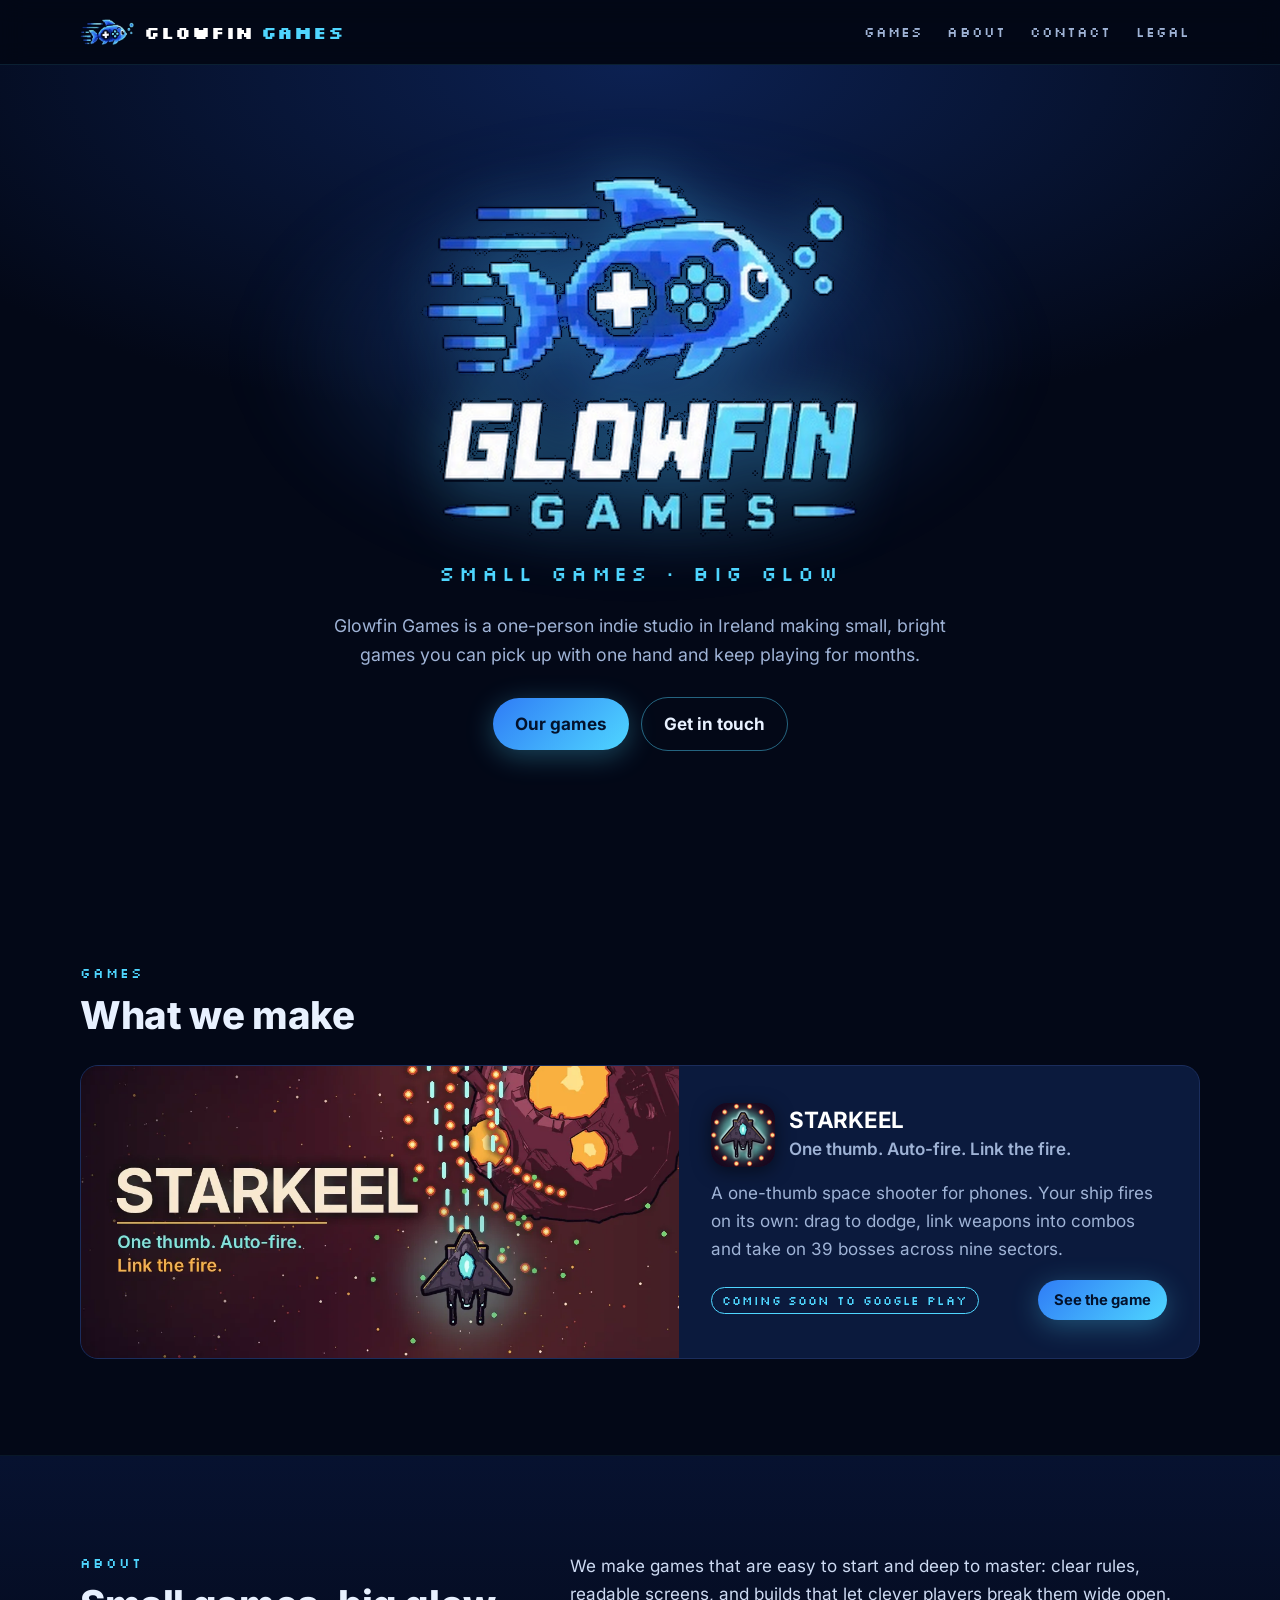
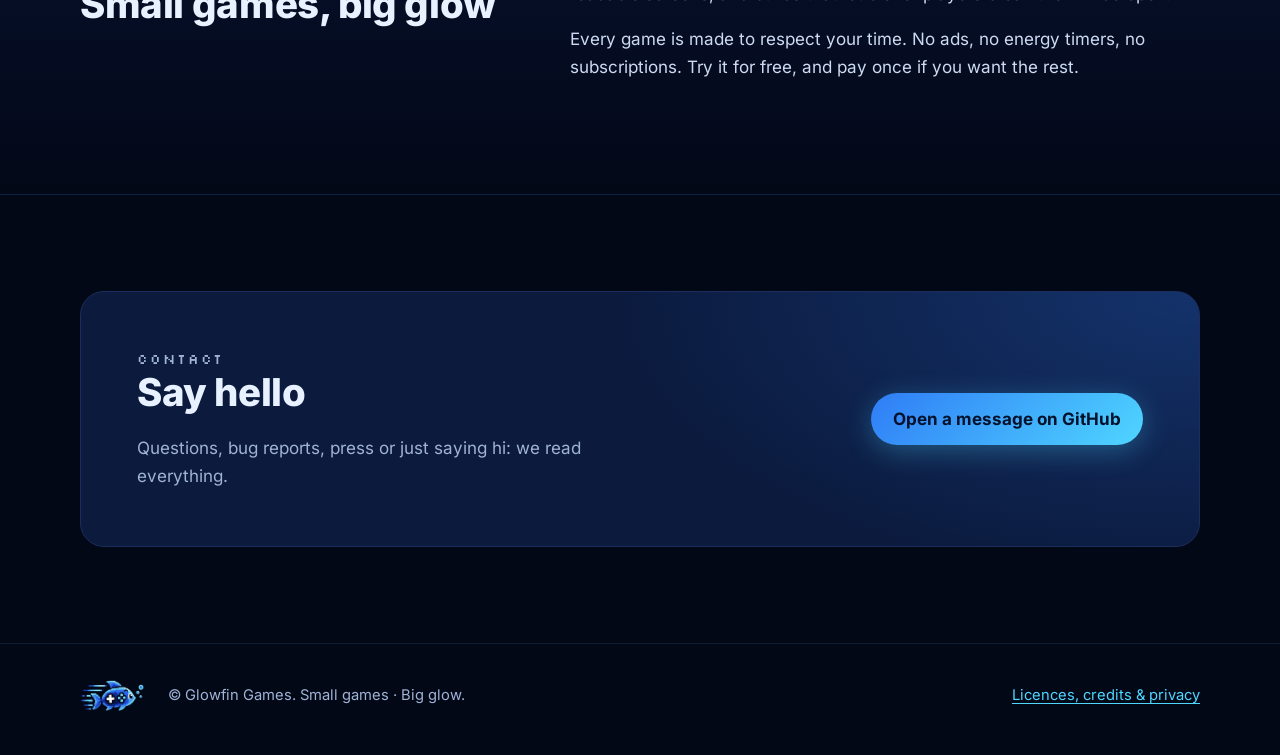
==== docs/index.html @ fee4c9f1 "Glowfin Games website: home, STARKEEL page, legal; one game.json per game Moved from AlexPeixoto/And" ====
<!doctype html>
<html lang="en">
<head>
<meta charset="utf-8">
<meta name="viewport" content="width=device-width, initial-scale=1">
<title>Glowfin Games</title>
<meta name="description" content="Glowfin Games is a one-person indie studio in Ireland making small, bright games you can pick up with one hand and keep playing for months.">
<meta property="og:title" content="Glowfin Games">
<meta property="og:description" content="Glowfin Games is a one-person indie studio in Ireland making small, bright games you can pick up with one hand and keep playing for months.">
<meta name="theme-color" content="#030817">
<link rel="icon" type="image/png" href="assets/brand/favicon.png">
<link rel="apple-touch-icon" href="assets/brand/apple-touch-icon.png">
<link rel="stylesheet" href="assets/site.css">
</head>
<body>
<a class="skip" href="#main">Skip to content</a>
<header class="top">
  <div class="wrap top-in">
    <a class="brand" href="index.html"><img src="assets/brand/glowfin-fish.png" alt="" width="54" height="26"><span>Glowfin<b>Games</b></span></a>
    <nav><a href="index.html#games">Games</a><a href="index.html#about">About</a><a href="index.html#contact">Contact</a><a href="legal/index.html">Legal</a></nav>
  </div>
</header>
<main id="main">
<section class="hero">
  <div class="glow" aria-hidden="true"></div>
  <div class="wrap hero-in">
    <img class="hero-logo" src="assets/brand/glowfin-logo.png" alt="Glowfin Games" width="625" height="515">
    <p class="slogan">Small games · Big glow</p>
    <p class="lead">Glowfin Games is a one-person indie studio in Ireland making small, bright games you can pick up with one hand and keep playing for months.</p>
    <div class="row center"><a class="btn" href="#games">Our games</a><a class="btn ghost" href="#contact">Get in touch</a></div>
  </div>
  <div class="bubbles" aria-hidden="true"><i></i><i></i><i></i><i></i><i></i></div>
</section>
<section id="games" class="section">
  <div class="wrap">
    <p class="kicker">Games</p>
    <h2>What we make</h2>
    <div class="game-grid">
<article class="game-card" style="--accent:#4fd6ff">
  <a class="game-card-img" href="games/starkeel/index.html"><img src="games/starkeel/media/banner.webp" alt="STARKEEL artwork" loading="lazy" width="1024" height="500"></a>
  <div class="game-card-body">
    <div class="game-card-head">
      <img class="game-icon" src="games/starkeel/media/icon.webp" alt="" width="64" height="64">
      <div><h3><a href="games/starkeel/index.html">STARKEEL</a></h3><p class="tag">One thumb. Auto-fire. Link the fire.</p></div>
    </div>
    <p>A one-thumb space shooter for phones. Your ship fires on its own: drag to dodge, link weapons into combos and take on 39 bosses across nine sectors.</p>
    <div class="row"><span class="badge">Coming soon to Google Play</span><a class="btn small" href="games/starkeel/index.html">See the game</a></div>
  </div>
</article>
    </div>
  </div>
</section>
<section id="about" class="section alt">
  <div class="wrap about-in">
    <div><p class="kicker">About</p><h2>Small games, big glow</h2></div>
    <div class="prose"><p>We make games that are easy to start and deep to master: clear rules, readable screens, and builds that let clever players break them wide open.</p>
<p>Every game is made to respect your time. No ads, no energy timers, no subscriptions. Try it for free, and pay once if you want the rest.</p></div>
  </div>
</section>
<section id="contact" class="section contact">
  <div class="wrap contact-in">
    <div>
      <p class="kicker">Contact</p>
      <h2>Say hello</h2>
      <p>Questions, bug reports, press or just saying hi: we read everything.</p>
    </div>
    <div class="contact-card"><a class="btn" href="https://github.com/AlexPeixoto/starkeel-privacy/issues" rel="noopener">Open a message on GitHub</a></div>
  </div>
</section>
</main>
<footer class="foot">
  <div class="wrap foot-in">
    <img src="assets/brand/glowfin-fish.png" alt="" width="64" height="31">
    <p>© Glowfin Games. Small games · Big glow.</p>
    <p><a href="legal/index.html">Licences, credits &amp; privacy</a></p>
  </div>
</footer>
<script src="assets/site.js" defer></script>
</body>
</html>
---- docs/assets/site.css ----
/* Glowfin Games website. Colours match the pixel-fish logo and the game splash (#030817 navy). */
@font-face { font-family: "Inter"; src: url("fonts/inter-var-latin.woff2") format("woff2"); font-weight: 100 900; font-display: swap; }
@font-face { font-family: "Silkscreen"; src: url("fonts/silkscreen-400.woff2") format("woff2"); font-weight: 400; font-display: swap; }
@font-face { font-family: "Silkscreen"; src: url("fonts/silkscreen-700.woff2") format("woff2"); font-weight: 700; font-display: swap; }

:root {
  --bg: #030817;
  --bg-2: #071230;
  --panel: #0b1a3d;
  --line: #1b2d5c;
  --text: #e8f1ff;
  --muted: #9fb3d6;
  --blue: #2f7cf6;
  --cyan: #4fd6ff;
  --accent: var(--cyan);
  --radius: 18px;
  --pixel: "Silkscreen", ui-monospace, monospace;
  --sans: "Inter", system-ui, -apple-system, "Segoe UI", sans-serif;
  color-scheme: dark;
}

* { box-sizing: border-box; }
html { scroll-behavior: smooth; }
body { margin: 0; background: var(--bg); color: var(--text); font: 17px/1.65 var(--sans); -webkit-font-smoothing: antialiased; overflow-x: hidden; }
img { max-width: 100%; height: auto; display: block; }
a { color: var(--cyan); text-decoration-thickness: 1px; text-underline-offset: 3px; }
a:hover { color: #fff; }
h1, h2, h3 { line-height: 1.15; margin: 0 0 .5em; letter-spacing: -.01em; }
h1 { font-size: clamp(2.2rem, 6vw, 3.6rem); font-weight: 800; }
h2 { font-size: clamp(1.7rem, 4vw, 2.4rem); font-weight: 800; }
h3 { font-size: 1.15rem; font-weight: 700; }
p { margin: 0 0 1em; }
:focus-visible { outline: 3px solid var(--cyan); outline-offset: 3px; border-radius: 6px; }

.wrap { width: min(1120px, 100% - 32px); margin-inline: auto; }
.narrow { width: min(760px, 100% - 32px); }
.center-text { text-align: center; }
.skip { position: absolute; left: -999px; top: 8px; background: var(--cyan); color: var(--bg); padding: 8px 14px; border-radius: 8px; z-index: 10; }
.skip:focus { left: 8px; }
.kicker { font-family: var(--pixel); color: var(--accent); text-transform: uppercase; letter-spacing: .14em; font-size: .85rem; margin-bottom: .6em; }
.kicker a { color: inherit; text-decoration: none; }
.row { display: flex; flex-wrap: wrap; gap: 12px; align-items: center; }
.row.center { justify-content: center; }

/* Header */
.top { position: sticky; top: 0; z-index: 5; background: rgba(3, 8, 23, .78); backdrop-filter: blur(12px); -webkit-backdrop-filter: blur(12px); border-bottom: 1px solid rgba(79, 214, 255, .12); }
.top-in { display: flex; align-items: center; justify-content: space-between; gap: 16px; min-height: 64px; }
.brand { display: flex; align-items: center; gap: 10px; text-decoration: none; color: #fff; font-family: var(--pixel); font-weight: 700; font-size: 1.15rem; letter-spacing: .04em; text-transform: uppercase; }
.brand b { color: var(--cyan); margin-left: .35em; font-weight: 700; }
.top nav { display: flex; gap: 4px; }
.top nav a { color: var(--muted); text-decoration: none; font-family: var(--pixel); font-size: .85rem; text-transform: uppercase; letter-spacing: .08em; padding: 8px 10px; border-radius: 10px; }
.top nav a:hover, .top nav a[aria-current] { color: #fff; background: rgba(79, 214, 255, .1); }

/* Buttons */
.btn { display: inline-flex; align-items: center; gap: 8px; padding: 12px 22px; border-radius: 999px; background: linear-gradient(135deg, var(--blue), var(--cyan)); color: #03122c; font-weight: 700; text-decoration: none; box-shadow: 0 6px 28px rgba(79, 214, 255, .3); transition: transform .15s, box-shadow .15s; }
.btn:hover { color: #03122c; transform: translateY(-2px); box-shadow: 0 10px 34px rgba(79, 214, 255, .45); }
.btn.ghost { background: transparent; color: var(--text); border: 1px solid rgba(79, 214, 255, .45); box-shadow: none; }
.btn.ghost:hover { color: #fff; background: rgba(79, 214, 255, .1); }
.btn.small { padding: 8px 16px; font-size: .92rem; }
.badge { display: inline-block; font-family: var(--pixel); font-size: .72rem; letter-spacing: .08em; text-transform: uppercase; color: var(--accent); border: 1px solid currentColor; border-radius: 999px; padding: 3px 10px; }

/* Hero */
.hero { position: relative; overflow: hidden; padding: clamp(48px, 9vw, 110px) 0 clamp(56px, 9vw, 120px); text-align: center; background: radial-gradient(1200px 520px at 50% 0%, #0c2152 0%, var(--bg) 70%); }
.glow { position: absolute; inset: 10% 20% auto; height: 420px; background: radial-gradient(closest-side, rgba(47, 124, 246, .35), transparent); filter: blur(30px); }
.hero-in { position: relative; }
.hero-logo { width: min(440px, 82vw); margin: 0 auto 18px; filter: drop-shadow(0 0 28px rgba(79, 214, 255, .35)); animation: float 6s ease-in-out infinite; }
.slogan { font-family: var(--pixel); color: var(--cyan); font-size: clamp(1rem, 2.6vw, 1.3rem); letter-spacing: .2em; text-transform: uppercase; }
.lead { max-width: 620px; margin: 0 auto 28px; color: var(--muted); font-size: 1.1rem; }
.bubbles i { opacity: 0; animation-fill-mode: backwards; position: absolute; bottom: -30px; width: 14px; height: 14px; border: 3px solid rgba(79, 214, 255, .5); border-radius: 4px; animation: rise 12s linear infinite; }
.bubbles i:nth-child(1) { left: 12%; animation-delay: 0s; }
.bubbles i:nth-child(2) { left: 28%; width: 10px; height: 10px; animation-delay: 3s; animation-duration: 15s; }
.bubbles i:nth-child(3) { left: 72%; animation-delay: 6s; }
.bubbles i:nth-child(4) { left: 86%; width: 20px; height: 20px; animation-delay: 1.5s; animation-duration: 17s; }
.bubbles i:nth-child(5) { left: 58%; width: 8px; height: 8px; animation-delay: 8s; }
@keyframes float { 50% { transform: translateY(-10px); } }
@keyframes rise { from { transform: translateY(0); opacity: 0; } 10% { opacity: 1; } to { transform: translateY(-110vh); opacity: 0; } }
@media (prefers-reduced-motion: reduce) { .hero-logo, .bubbles i { animation: none; } .bubbles { display: none; } html { scroll-behavior: auto; } }

/* Sections */
.section { padding: clamp(56px, 8vw, 96px) 0; }
.section.alt { background: linear-gradient(180deg, var(--bg-2), var(--bg)); border-block: 1px solid rgba(79, 214, 255, .08); }
.about-in { display: grid; grid-template-columns: 1fr 1.4fr; gap: 40px; align-items: start; }
.prose p { color: #cddaf2; }
@media (max-width: 760px) { .about-in { grid-template-columns: 1fr; gap: 16px; } }

/* Game cards */
.game-grid { display: grid; grid-template-columns: repeat(auto-fill, minmax(min(100%, 460px), 1fr)); gap: 28px; margin-top: 28px; }
.game-card { background: var(--panel); border: 1px solid var(--line); border-radius: var(--radius); overflow: hidden; transition: transform .2s, border-color .2s, box-shadow .2s; }
.game-card:hover { transform: translateY(-4px); border-color: color-mix(in srgb, var(--accent) 60%, transparent); box-shadow: 0 18px 50px rgba(0, 0, 0, .45), 0 0 40px color-mix(in srgb, var(--accent) 18%, transparent); }
.game-card-img img { width: 100%; aspect-ratio: 1024 / 500; object-fit: cover; }
@media (max-width: 640px) { .store { min-width: 0; } }
.game-card-body { padding: 22px 24px 24px; }
.game-card-head { display: flex; gap: 14px; align-items: center; margin-bottom: 12px; }
.game-card-head h3 { margin: 0; font-size: 1.4rem; }
.game-card-head h3 a { color: #fff; text-decoration: none; }
.game-card-body p { color: var(--muted); }
.game-card .row { justify-content: space-between; }
.tag { color: var(--accent); margin: 2px 0 0; font-weight: 600; }
.game-icon { width: 64px; height: 64px; border-radius: 16px; box-shadow: 0 4px 18px rgba(0, 0, 0, .5); }
.game-icon.big { width: 128px; height: 128px; border-radius: 28px; }

@media (min-width: 861px) {
  .game-card:only-child { grid-column: 1 / -1; display: grid; grid-template-columns: 1.15fr 1fr; }
  .game-card:only-child .game-card-img img { height: 100%; }
  .game-card:only-child .game-card-body { display: flex; flex-direction: column; justify-content: center; padding: 32px; }
}

/* Game page */
.game-hero { position: relative; overflow: hidden; padding: clamp(56px, 10vw, 120px) 0 clamp(40px, 6vw, 72px); }
.game-hero { background: radial-gradient(900px 420px at 80% 30%, color-mix(in srgb, var(--accent) 14%, transparent), transparent 70%); }
.game-hero-bg { position: absolute; top: 0; right: 0; height: 100%; width: min(62%, 760px); object-fit: cover; object-position: 50% 78%; opacity: .8; -webkit-mask-image: linear-gradient(90deg, transparent, #000 45%); mask-image: linear-gradient(90deg, transparent, #000 45%); }
.game-hero::after { content: ""; position: absolute; inset: 0; background: linear-gradient(0deg, var(--bg) 0%, transparent 35%); }
@media (max-width: 640px) {
  .game-hero { padding: 32px 0 8px; }
  .game-hero-bg { display: none; }
  .game-hero::after { display: none; }
  .game-hero h1 { font-size: 2rem; margin-top: 0; }
  .game-hero .tag { font-size: 1.02rem; margin-bottom: 16px; }
}
.game-hero-in { position: relative; z-index: 1; display: flex; gap: 32px; align-items: center; }
.game-hero h1 { margin: 10px 0 4px; letter-spacing: .02em; }
.game-hero .tag { font-size: 1.2rem; margin-bottom: 22px; }
.small-links { margin: 16px 0 0; font-size: .92rem; color: var(--muted); }
@media (max-width: 640px) { .game-hero-in { align-items: flex-start; gap: 16px; } .game-icon.big { width: 64px; height: 64px; border-radius: 16px; } }

.store { position: relative; display: inline-flex; align-items: center; gap: 12px; min-width: 200px; padding: 10px 20px 10px 16px; border-radius: 14px; background: #000; color: #fff; border: 1px solid #3b4a6b; text-decoration: none; line-height: 1.15; font-weight: 700; font-size: 1.15rem; }
.store small { display: block; font-size: .7rem; font-weight: 500; text-transform: uppercase; letter-spacing: .06em; color: #c9d4e8; }
.store .ico { width: 26px; height: 26px; fill: var(--accent); }
.store:hover { color: #fff; border-color: var(--accent); }
.store.soon { opacity: .9; cursor: default; }
.store.soon em { position: absolute; top: -10px; right: -8px; font-style: normal; font-family: var(--pixel); font-size: .62rem; text-transform: uppercase; letter-spacing: .06em; background: var(--accent); color: #03122c; padding: 2px 8px; border-radius: 999px; }

.facts { margin: 0; display: grid; gap: 2px; background: var(--panel); border: 1px solid var(--line); border-radius: var(--radius); padding: 10px 20px; }
.facts div { display: grid; grid-template-columns: 110px 1fr; gap: 12px; padding: 10px 0; border-bottom: 1px solid var(--line); }
.facts div:last-child { border-bottom: 0; }
.facts dt { font-family: var(--pixel); font-size: .78rem; text-transform: uppercase; letter-spacing: .08em; color: var(--accent); padding-top: 3px; }
.facts dd { margin: 0; }
.about-in .facts { order: 0; }

.shots { list-style: none; margin: 28px 0 0; padding: 0 0 14px; display: grid; grid-auto-flow: column; grid-auto-columns: min(240px, 62vw); gap: 18px; overflow-x: auto; scroll-snap-type: x mandatory; scrollbar-color: var(--line) transparent; }
.shots li { scroll-snap-align: start; }
.shots a { display: block; border-radius: 16px; overflow: hidden; border: 1px solid var(--line); transition: transform .2s, border-color .2s; }
.shots a:hover { transform: translateY(-4px); border-color: var(--accent); }

.features { list-style: none; padding: 0; margin: 28px 0 0; display: grid; grid-template-columns: repeat(auto-fill, minmax(min(100%, 300px), 1fr)); gap: 18px; }
.features li { background: var(--panel); border: 1px solid var(--line); border-radius: var(--radius); padding: 22px; }
.features h3 { color: #fff; }
.features h3::before { content: ""; display: inline-block; width: 10px; height: 10px; margin-right: 10px; background: var(--accent); box-shadow: 0 0 12px var(--accent); vertical-align: 2px; }
.features p { color: var(--muted); margin: 0; }
.video { position: relative; aspect-ratio: 16 / 9; border-radius: var(--radius); overflow: hidden; border: 1px solid var(--line); margin-top: 24px; }
.video iframe { position: absolute; inset: 0; width: 100%; height: 100%; border: 0; }

/* Contact */
.contact-in { display: grid; grid-template-columns: 1.2fr 1fr; gap: 32px; align-items: center; background: radial-gradient(600px 300px at 100% 0%, rgba(47, 124, 246, .25), transparent), var(--panel); border: 1px solid var(--line); border-radius: 24px; padding: clamp(28px, 5vw, 56px); }
.contact-in p { color: var(--muted); margin: 0; }
.contact-card { display: flex; justify-content: flex-end; }
.contact-card .btn { overflow-wrap: anywhere; }
@media (max-width: 760px) { .contact-in { grid-template-columns: 1fr; } .contact-card { justify-content: flex-start; } }

/* Legal */
.legal h1 { font-size: clamp(2rem, 5vw, 2.8rem); }
.legal h2 { font-size: 1.4rem; margin-top: 1.8em; }
.legal li { color: #cddaf2; margin-bottom: .3em; }
.meta { color: var(--muted); }
.toc { display: flex; flex-wrap: wrap; gap: 8px; margin: 20px 0; }
.toc a { font-family: var(--pixel); font-size: .78rem; text-transform: uppercase; letter-spacing: .06em; text-decoration: none; border: 1px solid var(--line); border-radius: 999px; padding: 4px 12px; }
.table { overflow-x: auto; border: 1px solid var(--line); border-radius: 14px; margin: 12px 0 18px; }
table { width: 100%; border-collapse: collapse; font-size: .95rem; }
th, td { text-align: left; padding: 10px 14px; border-bottom: 1px solid var(--line); vertical-align: top; }
th { font-family: var(--pixel); font-size: .75rem; text-transform: uppercase; letter-spacing: .08em; color: var(--cyan); background: var(--panel); }
tr:last-child td { border-bottom: 0; }

/* Footer */
.foot { border-top: 1px solid rgba(79, 214, 255, .1); padding: 36px 0 44px; color: var(--muted); font-size: .92rem; }
.foot-in { display: flex; flex-wrap: wrap; align-items: center; gap: 12px 24px; }
.foot-in p { margin: 0; }
.foot-in p:last-child { margin-left: auto; }
@media (max-width: 640px) { .foot-in p:last-child { margin-left: 0; } .top nav a { padding: 8px 6px; font-size: .74rem; } .brand span { display: none; } }

/* Lightbox */
.lightbox { position: fixed; inset: 0; z-index: 20; display: grid; place-items: center; background: rgba(2, 5, 15, .92); padding: 24px; }
.lightbox img { max-height: 92vh; width: auto; border-radius: 14px; }
.lightbox button { position: absolute; top: 14px; right: 14px; font: 700 1.6rem var(--sans); width: 48px; height: 48px; border-radius: 50%; border: 1px solid var(--line); background: var(--panel); color: #fff; cursor: pointer; }
.lightbox .nav { top: 50%; transform: translateY(-50%); }
.lightbox .prev { left: 14px; right: auto; }
.lightbox .next { right: 14px; }
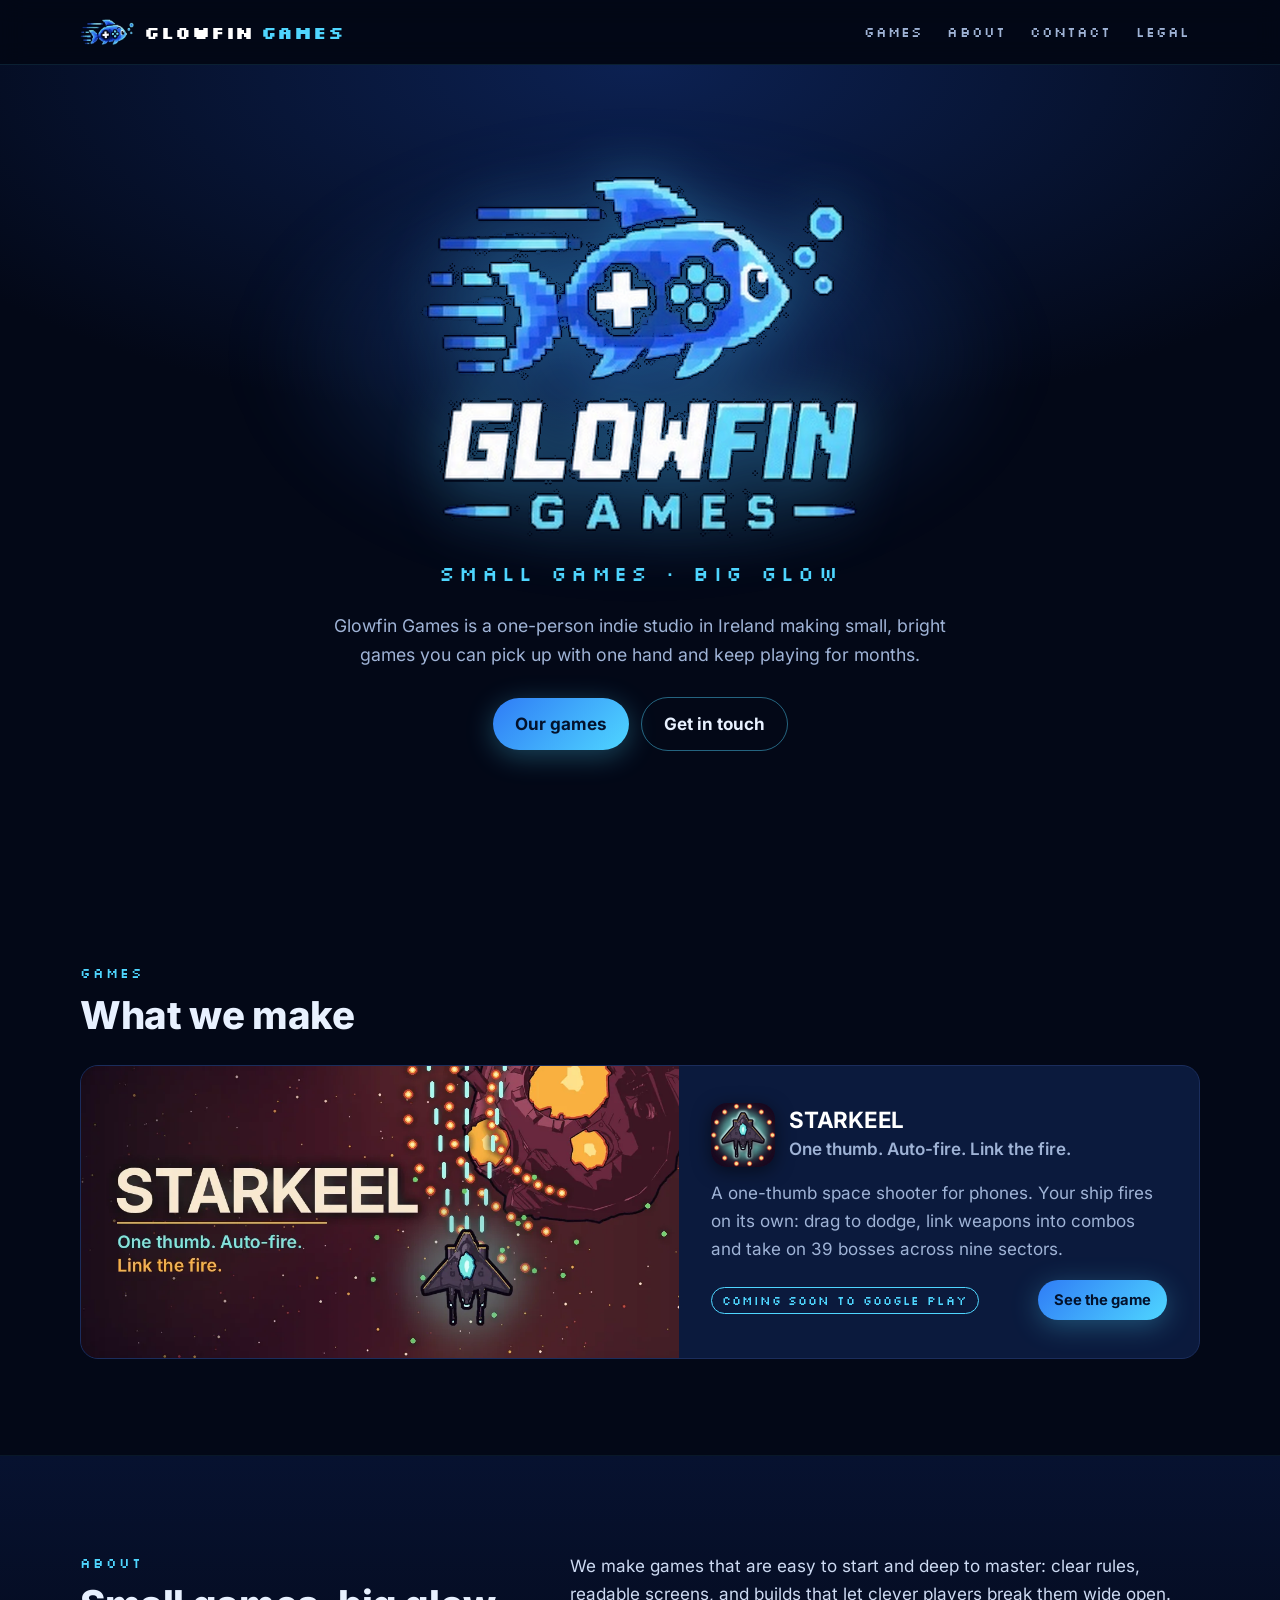
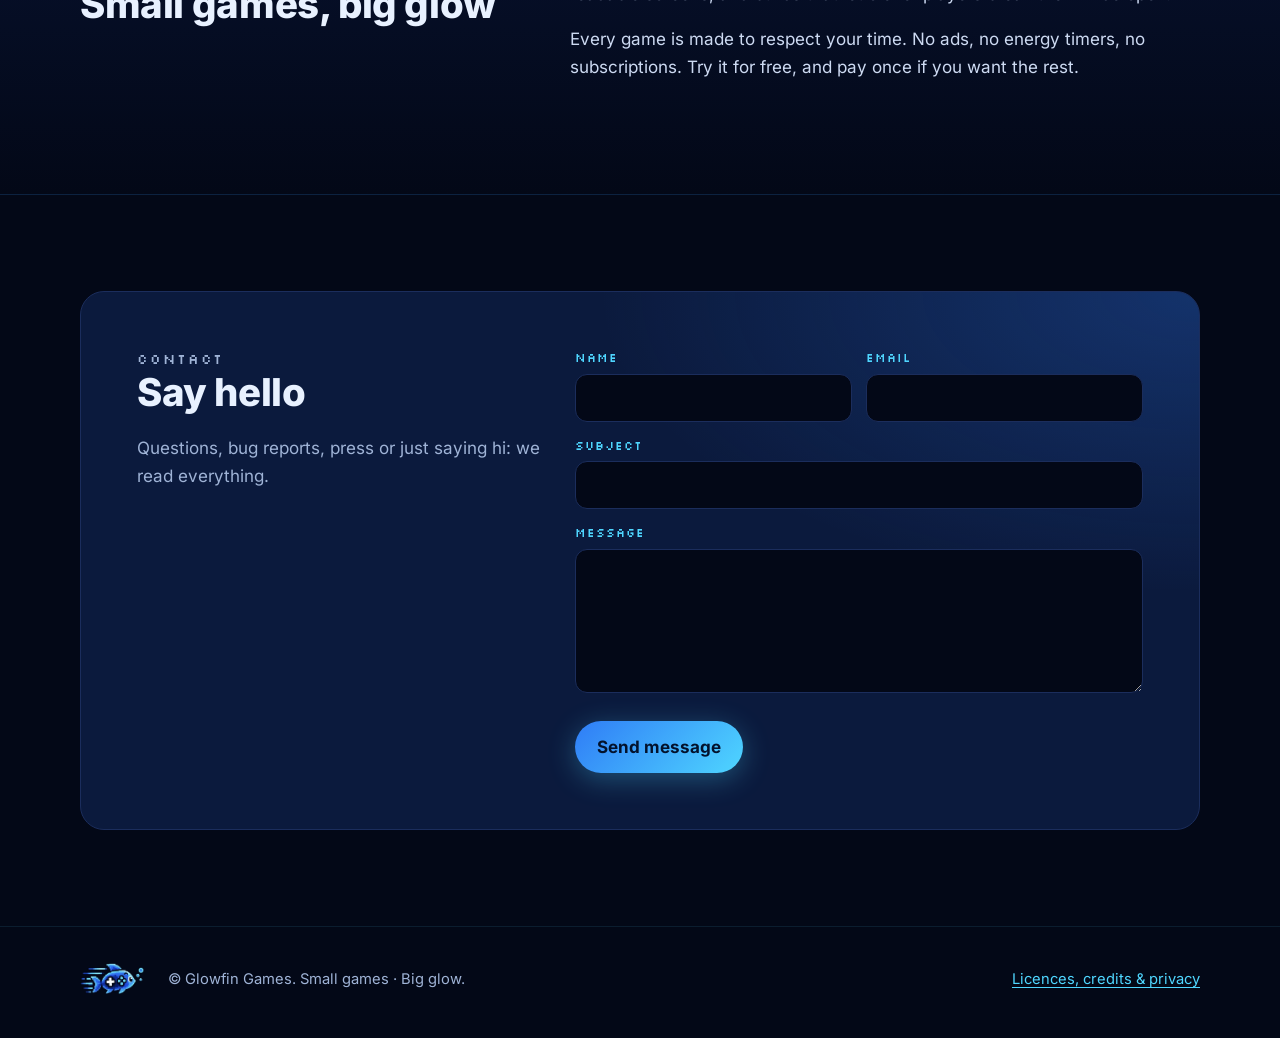
==== commit 7b6a43bf: "Contact form on: posts to glowfingames.com/api/contact Co-Authored-By: Claude Opus 5.5 <noreply@anth" ====
--- a/docs/index.html
+++ b/docs/index.html
@@ -11,6 +11,7 @@
 <link rel="icon" type="image/png" href="assets/brand/favicon.png">
 <link rel="apple-touch-icon" href="assets/brand/apple-touch-icon.png">
 <link rel="stylesheet" href="assets/site.css">
+<script src="https://challenges.cloudflare.com/turnstile/v0/api.js" async defer></script>
 </head>
 <body>
 <a class="skip" href="#main">Skip to content</a>
@@ -58,13 +59,24 @@
   </div>
 </section>
 <section id="contact" class="section contact">
-  <div class="wrap contact-in">
+  <div class="wrap contact-in has-form">
     <div>
       <p class="kicker">Contact</p>
       <h2>Say hello</h2>
       <p>Questions, bug reports, press or just saying hi: we read everything.</p>
     </div>
-    <div class="contact-card"><a class="btn" href="https://github.com/AlexPeixoto/starkeel-privacy/issues" rel="noopener">Open a message on GitHub</a></div>
+    <div class="contact-card"><form class="contact-form" action="https://glowfingames.com/api/contact" method="post" data-contact>
+  <div class="two">
+    <label>Name<input name="name" autocomplete="name" maxlength="100"></label>
+    <label>Email<input name="email" type="email" autocomplete="email" maxlength="200" required></label>
+  </div>
+  <label>Subject<input name="subject" maxlength="150"></label>
+  <label>Message<textarea name="message" rows="5" maxlength="5000" required></textarea></label>
+  <label class="hp" aria-hidden="true">Website<input name="website" tabindex="-1" autocomplete="off"></label>
+  <div class="cf-turnstile" data-sitekey="0x4AAAAAAF5zjyASUBGhfJ5C" data-theme="dark"></div>
+  <div class="row"><button class="btn" type="submit">Send message</button><p class="form-status" role="status" aria-live="polite"></p></div>
+  
+</form></div>
   </div>
 </section>
 </main>
--- a/docs/assets/site.css
+++ b/docs/assets/site.css
@@ -184,3 +184,19 @@
 .lightbox .nav { top: 50%; transform: translateY(-50%); }
 .lightbox .prev { left: 14px; right: auto; }
 .lightbox .next { right: 14px; }
+
+/* Contact form */
+.contact-in.has-form { grid-template-columns: 1fr 1.4fr; align-items: start; }
+.contact-form { width: 100%; display: grid; gap: 14px; }
+.contact-form .two { display: grid; grid-template-columns: 1fr 1fr; gap: 14px; }
+.contact-form label { display: grid; gap: 6px; font-family: var(--pixel); font-size: .75rem; text-transform: uppercase; letter-spacing: .08em; color: var(--cyan); }
+.contact-form input, .contact-form textarea { font: 16px/1.5 var(--sans); color: var(--text); background: var(--bg); border: 1px solid var(--line); border-radius: 12px; padding: 11px 14px; width: 100%; resize: vertical; }
+.contact-form input:focus, .contact-form textarea:focus { outline: none; border-color: var(--cyan); box-shadow: 0 0 0 3px rgba(79, 214, 255, .2); }
+.contact-form .hp { position: absolute; left: -9999px; }
+.contact-form button { border: 0; cursor: pointer; font: inherit; font-weight: 700; }
+.contact-form button[disabled] { opacity: .6; cursor: wait; }
+.form-status { margin: 0; }
+.form-status.ok { color: #7ef0b0; }
+.form-status.err { color: #ff9c8a; }
+.form-alt { font-size: .92rem; }
+@media (max-width: 760px) { .contact-in.has-form { grid-template-columns: 1fr; } .contact-form .two { grid-template-columns: 1fr; } }
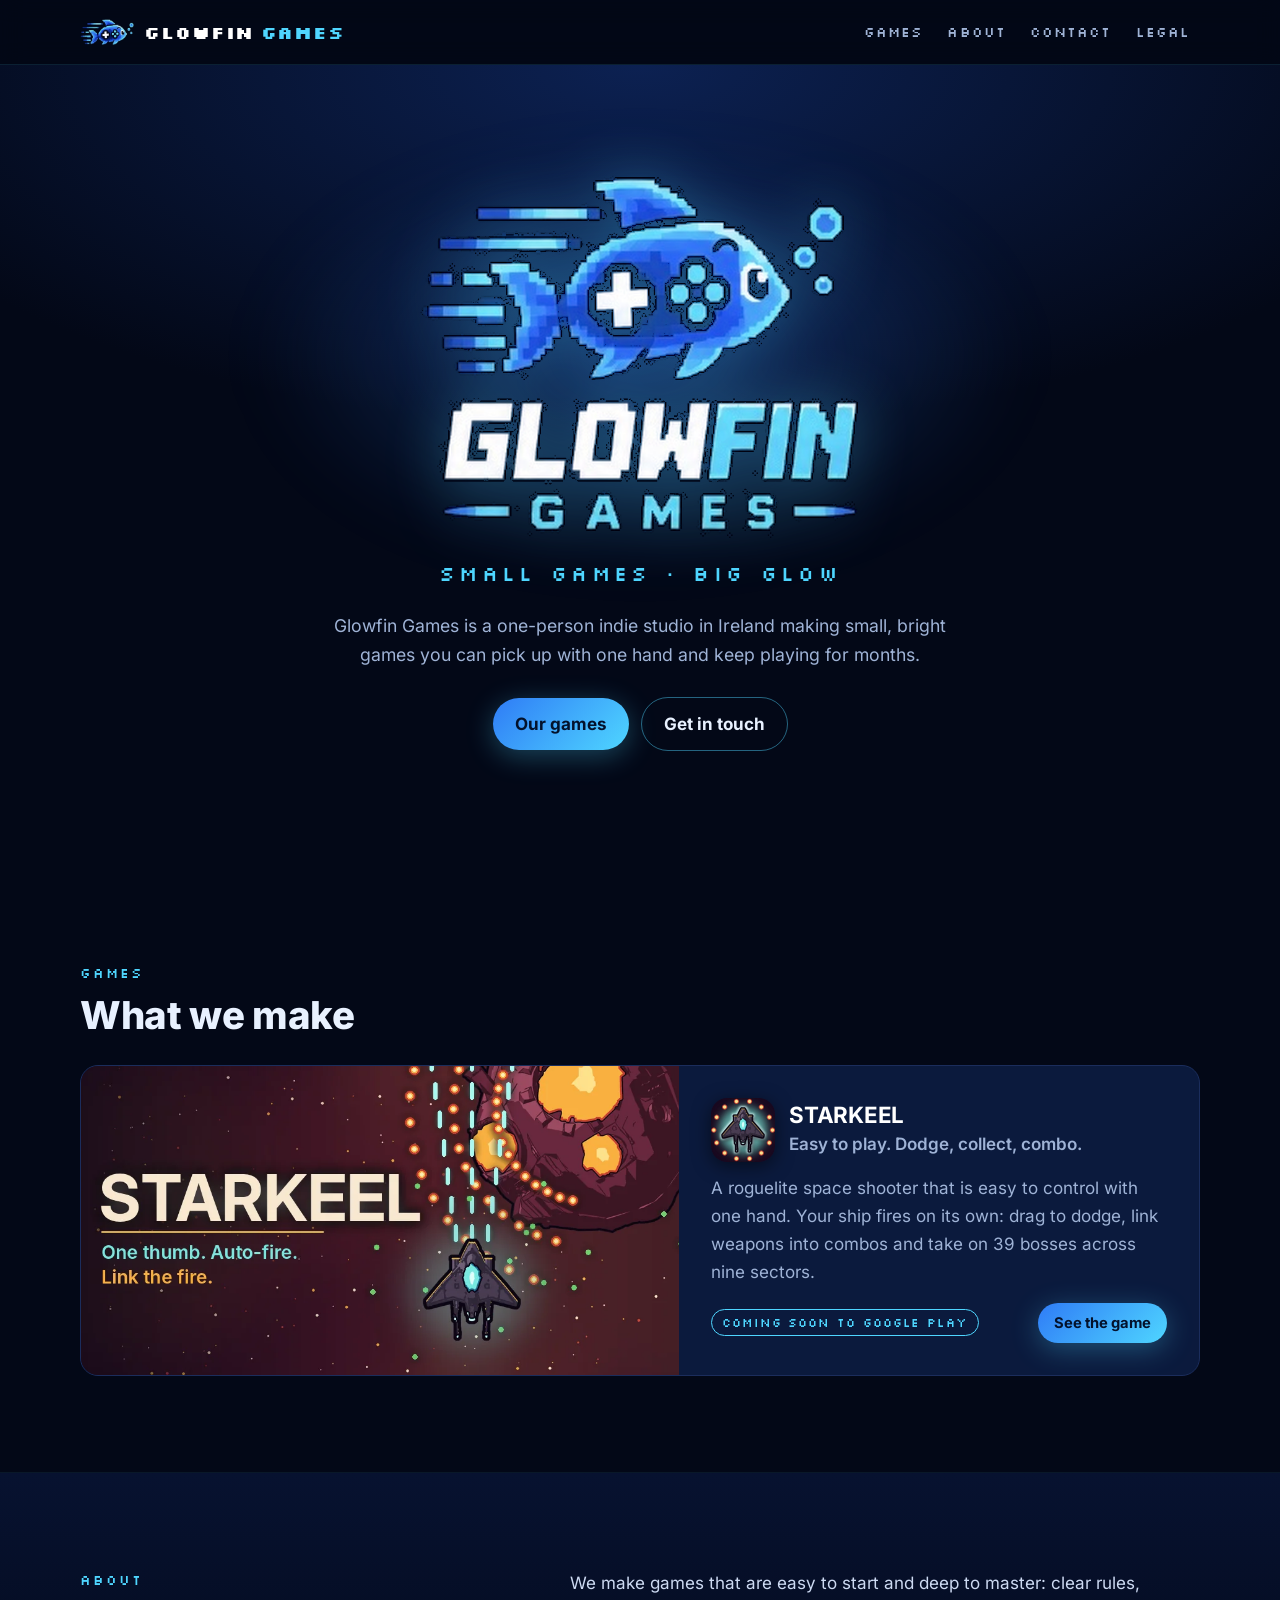
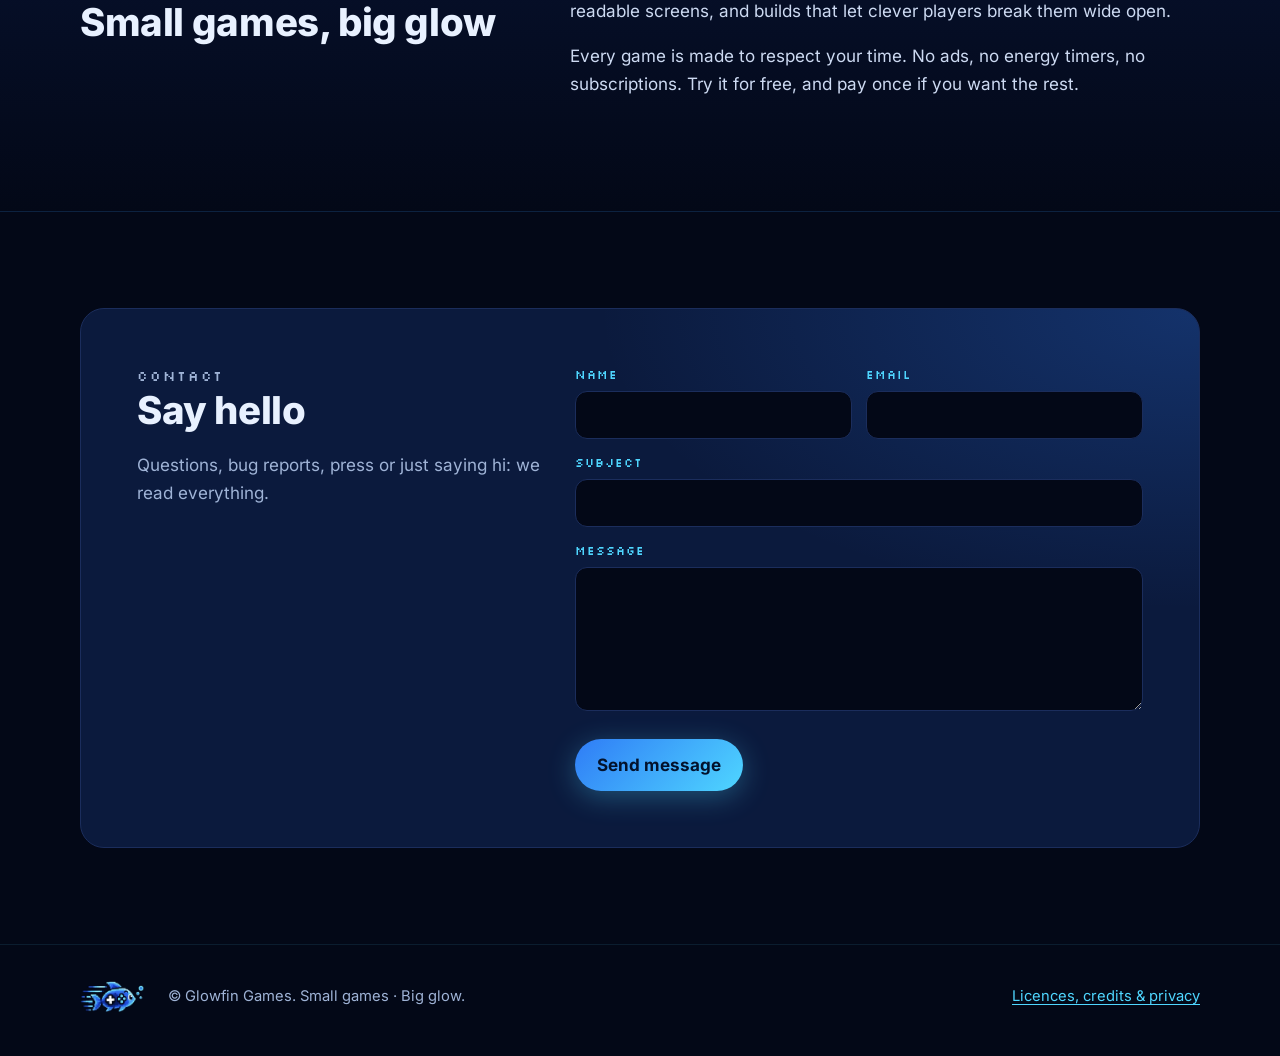
==== commit 7db151ee: "STARKEEL copy: drop 'one thumb' (Alex), easy to control with one hand Co-Authored-By: Claude Opus 5." ====
--- a/docs/index.html
+++ b/docs/index.html
@@ -30,7 +30,7 @@
     <p class="lead">Glowfin Games is a one-person indie studio in Ireland making small, bright games you can pick up with one hand and keep playing for months.</p>
     <div class="row center"><a class="btn" href="#games">Our games</a><a class="btn ghost" href="#contact">Get in touch</a></div>
   </div>
-  <div class="bubbles" aria-hidden="true"><i></i><i></i><i></i><i></i><i></i></div>
+  <div class="bubbles" aria-hidden="true"><i></i><i></i><i></i><i></i><i></i><i></i><i></i><i></i><i></i><i></i><i></i><i></i><i></i><i></i></div>
 </section>
 <section id="games" class="section">
   <div class="wrap">
@@ -42,9 +42,9 @@
   <div class="game-card-body">
     <div class="game-card-head">
       <img class="game-icon" src="games/starkeel/media/icon.webp" alt="" width="64" height="64">
-      <div><h3><a href="games/starkeel/index.html">STARKEEL</a></h3><p class="tag">One thumb. Auto-fire. Link the fire.</p></div>
+      <div><h3><a href="games/starkeel/index.html">STARKEEL</a></h3><p class="tag">Easy to play. Dodge, collect, combo.</p></div>
     </div>
-    <p>A one-thumb space shooter for phones. Your ship fires on its own: drag to dodge, link weapons into combos and take on 39 bosses across nine sectors.</p>
+    <p>A roguelite space shooter that is easy to control with one hand. Your ship fires on its own: drag to dodge, link weapons into combos and take on 39 bosses across nine sectors.</p>
     <div class="row"><span class="badge">Coming soon to Google Play</span><a class="btn small" href="games/starkeel/index.html">See the game</a></div>
   </div>
 </article>
--- a/docs/assets/site.css
+++ b/docs/assets/site.css
@@ -67,11 +67,20 @@
 .slogan { font-family: var(--pixel); color: var(--cyan); font-size: clamp(1rem, 2.6vw, 1.3rem); letter-spacing: .2em; text-transform: uppercase; }
 .lead { max-width: 620px; margin: 0 auto 28px; color: var(--muted); font-size: 1.1rem; }
 .bubbles i { opacity: 0; animation-fill-mode: backwards; position: absolute; bottom: -30px; width: 14px; height: 14px; border: 3px solid rgba(79, 214, 255, .5); border-radius: 4px; animation: rise 12s linear infinite; }
-.bubbles i:nth-child(1) { left: 12%; animation-delay: 0s; }
-.bubbles i:nth-child(2) { left: 28%; width: 10px; height: 10px; animation-delay: 3s; animation-duration: 15s; }
-.bubbles i:nth-child(3) { left: 72%; animation-delay: 6s; }
-.bubbles i:nth-child(4) { left: 86%; width: 20px; height: 20px; animation-delay: 1.5s; animation-duration: 17s; }
-.bubbles i:nth-child(5) { left: 58%; width: 8px; height: 8px; animation-delay: 8s; }
+.bubbles i:nth-child(1) { left: 12%; animation-delay: -5s; }
+.bubbles i:nth-child(2) { left: 28%; width: 10px; height: 10px; animation-delay: -3s; animation-duration: 15s; }
+.bubbles i:nth-child(3) { left: 72%; animation-delay: -6s; }
+.bubbles i:nth-child(4) { left: 86%; width: 20px; height: 20px; animation-delay: -1.5s; animation-duration: 17s; }
+.bubbles i:nth-child(5) { left: 58%; width: 8px; height: 8px; animation-delay: -8s; }
+.bubbles i:nth-child(6) { left: 5%; width: 9px; height: 9px; animation-delay: -4.5s; animation-duration: 11s; }
+.bubbles i:nth-child(7) { left: 20%; width: 18px; height: 18px; animation-delay: -9s; animation-duration: 16s; }
+.bubbles i:nth-child(8) { left: 36%; width: 7px; height: 7px; border-width: 2px; animation-delay: -2s; animation-duration: 10s; }
+.bubbles i:nth-child(9) { left: 44%; width: 12px; height: 12px; animation-delay: -6.5s; animation-duration: 14s; }
+.bubbles i:nth-child(10) { left: 65%; width: 16px; height: 16px; animation-delay: -11s; animation-duration: 13s; }
+.bubbles i:nth-child(11) { left: 79%; width: 8px; height: 8px; border-width: 2px; animation-delay: -4s; animation-duration: 9s; }
+.bubbles i:nth-child(12) { left: 93%; width: 11px; height: 11px; animation-delay: -7.5s; animation-duration: 12s; }
+.bubbles i:nth-child(13) { left: 51%; width: 22px; height: 22px; animation-delay: -13s; animation-duration: 18s; }
+.bubbles i:nth-child(14) { left: 25%; width: 6px; height: 6px; border-width: 2px; animation-delay: -10s; animation-duration: 8s; }
 @keyframes float { 50% { transform: translateY(-10px); } }
 @keyframes rise { from { transform: translateY(0); opacity: 0; } 10% { opacity: 1; } to { transform: translateY(-110vh); opacity: 0; } }
 @media (prefers-reduced-motion: reduce) { .hero-logo, .bubbles i { animation: none; } .bubbles { display: none; } html { scroll-behavior: auto; } }
@@ -200,3 +209,14 @@
 .form-status.err { color: #ff9c8a; }
 .form-alt { font-size: .92rem; }
 @media (max-width: 760px) { .contact-in.has-form { grid-template-columns: 1fr; } .contact-form .two { grid-template-columns: 1fr; } }
+.video-facade { position: absolute; inset: 0; display: block; background: #000; cursor: pointer; }
+.video-facade img { width: 100%; height: 100%; object-fit: cover; display: block; }
+.video-facade .play { position: absolute; left: var(--play-x, 50%); top: 50%; width: 84px; height: 84px; margin: -42px 0 0 -42px; border-radius: 50%; background: rgba(3, 8, 23, .78); border: 2px solid var(--accent, #4fd6ff); box-shadow: 0 0 24px rgba(79, 214, 255, .45); transition: transform .15s; }
+.video-facade .play::after { content: ""; position: absolute; left: 33px; top: 25px; border-style: solid; border-width: 17px 0 17px 28px; border-color: transparent transparent transparent #fff; }
+.video-facade:hover .play, .video-facade:focus-visible .play { transform: scale(1.08); }
+.video-facade .video-note { position: absolute; right: 12px; bottom: 10px; font-size: 13px; color: #fff; background: rgba(3, 8, 23, .7); padding: 3px 8px; border-radius: 6px; }
+@media (max-width: 600px) {
+  .video-facade .play { transform: scale(.68); }
+  .video-facade:hover .play, .video-facade:focus-visible .play { transform: scale(.74); }
+  .video-facade .video-note { font-size: 11px; right: 8px; bottom: 6px; padding: 2px 6px; }
+}
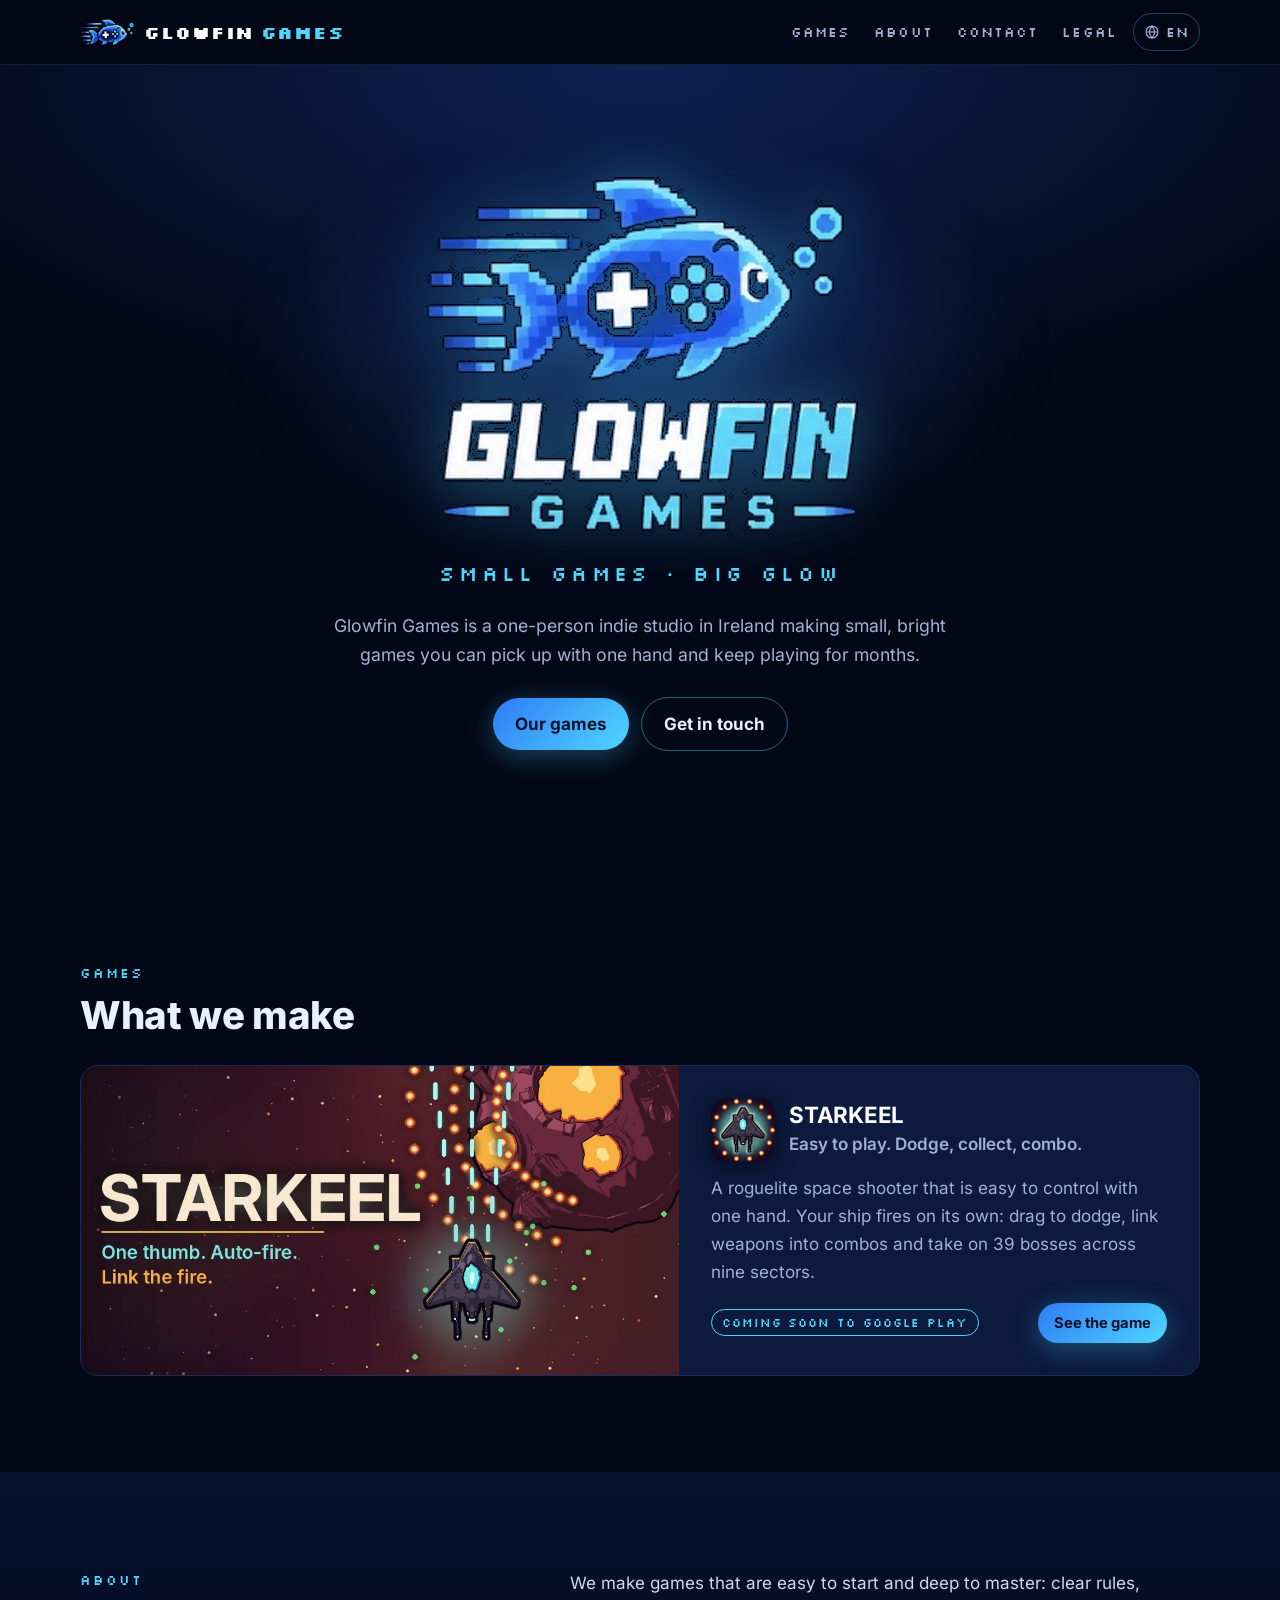
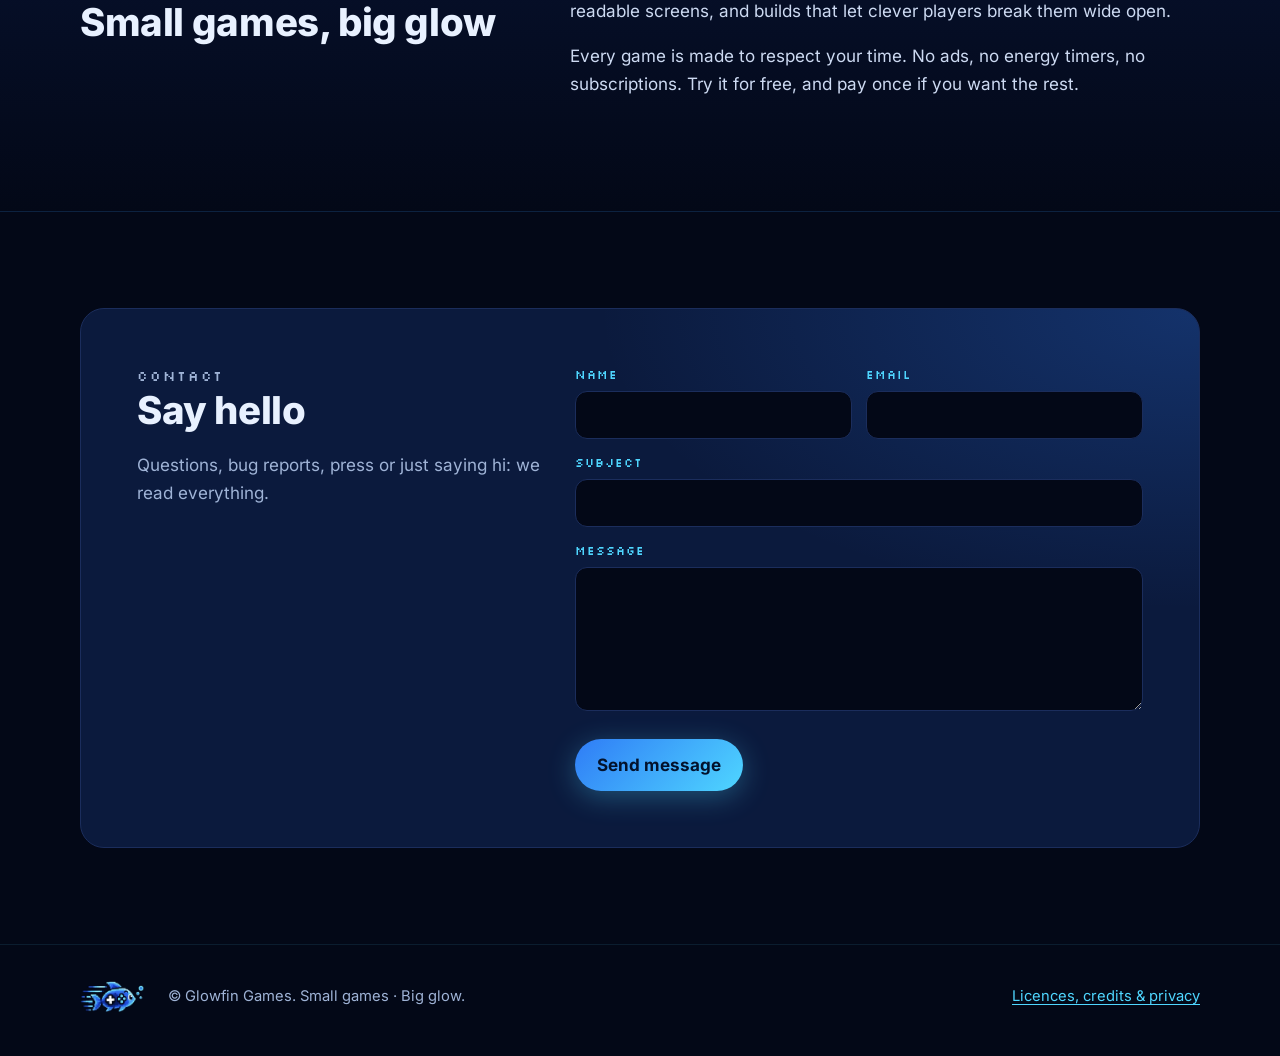
==== commit bbb37a78: "Website in Brazilian Portuguese (/pt-br/) with a language menu and country/browser auto-detect - i18" ====
--- a/docs/index.html
+++ b/docs/index.html
@@ -7,18 +7,26 @@
 <meta name="description" content="Glowfin Games is a one-person indie studio in Ireland making small, bright games you can pick up with one hand and keep playing for months.">
 <meta property="og:title" content="Glowfin Games">
 <meta property="og:description" content="Glowfin Games is a one-person indie studio in Ireland making small, bright games you can pick up with one hand and keep playing for months.">
+<meta property="og:locale" content="en">
 <meta name="theme-color" content="#030817">
+<link rel="canonical" href="https://glowfingames.com/">
+<link rel="alternate" hreflang="en" href="https://glowfingames.com/">
+<link rel="alternate" hreflang="pt-BR" href="https://glowfingames.com/pt-br/">
+<link rel="alternate" hreflang="x-default" href="https://glowfingames.com/">
 <link rel="icon" type="image/png" href="assets/brand/favicon.png">
 <link rel="apple-touch-icon" href="assets/brand/apple-touch-icon.png">
 <link rel="stylesheet" href="assets/site.css">
 <script src="https://challenges.cloudflare.com/turnstile/v0/api.js" async defer></script>
 </head>
-<body>
+<body data-lb-close="Close" data-lb-prev="Previous" data-lb-next="Next">
 <a class="skip" href="#main">Skip to content</a>
 <header class="top">
   <div class="wrap top-in">
     <a class="brand" href="index.html"><img src="assets/brand/glowfin-fish.png" alt="" width="54" height="26"><span>Glowfin<b>Games</b></span></a>
-    <nav><a href="index.html#games">Games</a><a href="index.html#about">About</a><a href="index.html#contact">Contact</a><a href="legal/index.html">Legal</a></nav>
+    <div class="top-right">
+      <nav><a href="index.html#games">Games</a><a href="index.html#about">About</a><a href="index.html#contact">Contact</a><a href="legal/index.html">Legal</a></nav>
+      <details class="lang"><summary aria-label="Language: English" title="Language"><svg class="ico" viewBox="0 0 24 24" aria-hidden="true"><circle cx="12" cy="12" r="9" fill="none" stroke="currentColor" stroke-width="1.8"/><path d="M3 12h18M12 3c2.6 2.6 3.8 5.6 3.8 9s-1.2 6.4-3.8 9c-2.6-2.6-3.8-5.6-3.8-9S9.4 5.6 12 3z" fill="none" stroke="currentColor" stroke-width="1.8"/></svg><span>EN</span></summary><ul><li><a href="index.html?lang=en" hreflang="en" lang="en" data-lang="en" aria-current="true">English</a></li><li><a href="pt-br/index.html?lang=pt-br" hreflang="pt-BR" lang="pt-BR" data-lang="pt-br">Português (Brasil)</a></li></ul></details>
+    </div>
   </div>
 </header>
 <main id="main">
@@ -65,7 +73,7 @@
       <h2>Say hello</h2>
       <p>Questions, bug reports, press or just saying hi: we read everything.</p>
     </div>
-    <div class="contact-card"><form class="contact-form" action="https://glowfingames.com/api/contact" method="post" data-contact>
+    <div class="contact-card"><form class="contact-form" action="https://glowfingames.com/api/contact" method="post" data-contact data-msg-sending="Sending…" data-msg-sent="Thanks! Your message is on its way. We&#x27;ll reply by email." data-msg-err-captcha="The spam check didn&#x27;t pass. Please wait for it to finish and try again." data-msg-err-fields="Please add a valid email address and a message." data-msg-err-send="Sorry, that didn&#x27;t send. Please try again in a moment." data-msg-err-offline="Sorry, that didn&#x27;t send. Check your connection and try again.">
   <div class="two">
     <label>Name<input name="name" autocomplete="name" maxlength="100"></label>
     <label>Email<input name="email" type="email" autocomplete="email" maxlength="200" required></label>
@@ -73,7 +81,7 @@
   <label>Subject<input name="subject" maxlength="150"></label>
   <label>Message<textarea name="message" rows="5" maxlength="5000" required></textarea></label>
   <label class="hp" aria-hidden="true">Website<input name="website" tabindex="-1" autocomplete="off"></label>
-  <div class="cf-turnstile" data-sitekey="0x4AAAAAAF5zjyASUBGhfJ5C" data-theme="dark"></div>
+  <div class="cf-turnstile" data-sitekey="0x4AAAAAAF5zjyASUBGhfJ5C" data-theme="dark" data-language="en"></div>
   <div class="row"><button class="btn" type="submit">Send message</button><p class="form-status" role="status" aria-live="polite"></p></div>
   
 </form></div>
--- a/docs/assets/site.css
+++ b/docs/assets/site.css
@@ -50,6 +50,19 @@
 .top nav { display: flex; gap: 4px; }
 .top nav a { color: var(--muted); text-decoration: none; font-family: var(--pixel); font-size: .85rem; text-transform: uppercase; letter-spacing: .08em; padding: 8px 10px; border-radius: 10px; }
 .top nav a:hover, .top nav a[aria-current] { color: #fff; background: rgba(79, 214, 255, .1); }
+.top-right { display: flex; align-items: center; gap: 6px; }
+
+/* Language menu (header) */
+.lang { position: relative; }
+.lang summary { list-style: none; display: flex; align-items: center; gap: 6px; cursor: pointer; color: var(--muted); font-family: var(--pixel); font-size: .85rem; letter-spacing: .08em; padding: 7px 10px; border: 1px solid rgba(79, 214, 255, .3); border-radius: 999px; }
+.lang summary::-webkit-details-marker { display: none; }
+.lang summary:hover, .lang[open] summary { color: #fff; background: rgba(79, 214, 255, .1); }
+.lang summary .ico { width: 16px; height: 16px; }
+.lang ul { position: absolute; right: 0; top: calc(100% + 8px); margin: 0; padding: 6px; list-style: none; min-width: 210px; background: var(--panel); border: 1px solid var(--line); border-radius: 14px; box-shadow: 0 16px 40px rgba(0, 0, 0, .5); }
+.lang li a { display: block; padding: 9px 12px; border-radius: 9px; color: var(--text); text-decoration: none; font-size: .95rem; }
+.lang li a:hover { background: rgba(79, 214, 255, .1); color: #fff; }
+.lang li a[aria-current] { color: var(--cyan); font-weight: 700; }
+.lang li a[aria-current]::after { content: " ✓"; }
 
 /* Buttons */
 .btn { display: inline-flex; align-items: center; gap: 8px; padding: 12px 22px; border-radius: 999px; background: linear-gradient(135deg, var(--blue), var(--cyan)); color: #03122c; font-weight: 700; text-decoration: none; box-shadow: 0 6px 28px rgba(79, 214, 255, .3); transition: transform .15s, box-shadow .15s; }
@@ -184,7 +197,8 @@
 .foot-in { display: flex; flex-wrap: wrap; align-items: center; gap: 12px 24px; }
 .foot-in p { margin: 0; }
 .foot-in p:last-child { margin-left: auto; }
-@media (max-width: 640px) { .foot-in p:last-child { margin-left: 0; } .top nav a { padding: 8px 6px; font-size: .74rem; } .brand span { display: none; } }
+@media (max-width: 640px) { .foot-in p:last-child { margin-left: 0; } .top nav a { padding: 8px 6px; font-size: .74rem; } .brand span { display: none; } .top-right { gap: 2px; } .lang summary { padding: 6px 8px; font-size: .74rem; gap: 4px; } }
+@media (max-width: 400px) { .top nav { gap: 0; } .top nav a { padding: 8px 5px; letter-spacing: .04em; } .brand img { width: 44px; height: auto; } }
 
 /* Lightbox */
 .lightbox { position: fixed; inset: 0; z-index: 20; display: grid; place-items: center; background: rgba(2, 5, 15, .92); padding: 24px; }
@@ -220,3 +234,5 @@
   .video-facade:hover .play, .video-facade:focus-visible .play { transform: scale(.74); }
   .video-facade .video-note { font-size: 11px; right: 8px; bottom: 6px; padding: 2px 6px; }
 }
+
+.note { font-size: .92rem; color: var(--muted); border-left: 3px solid var(--accent); padding-left: 12px; }
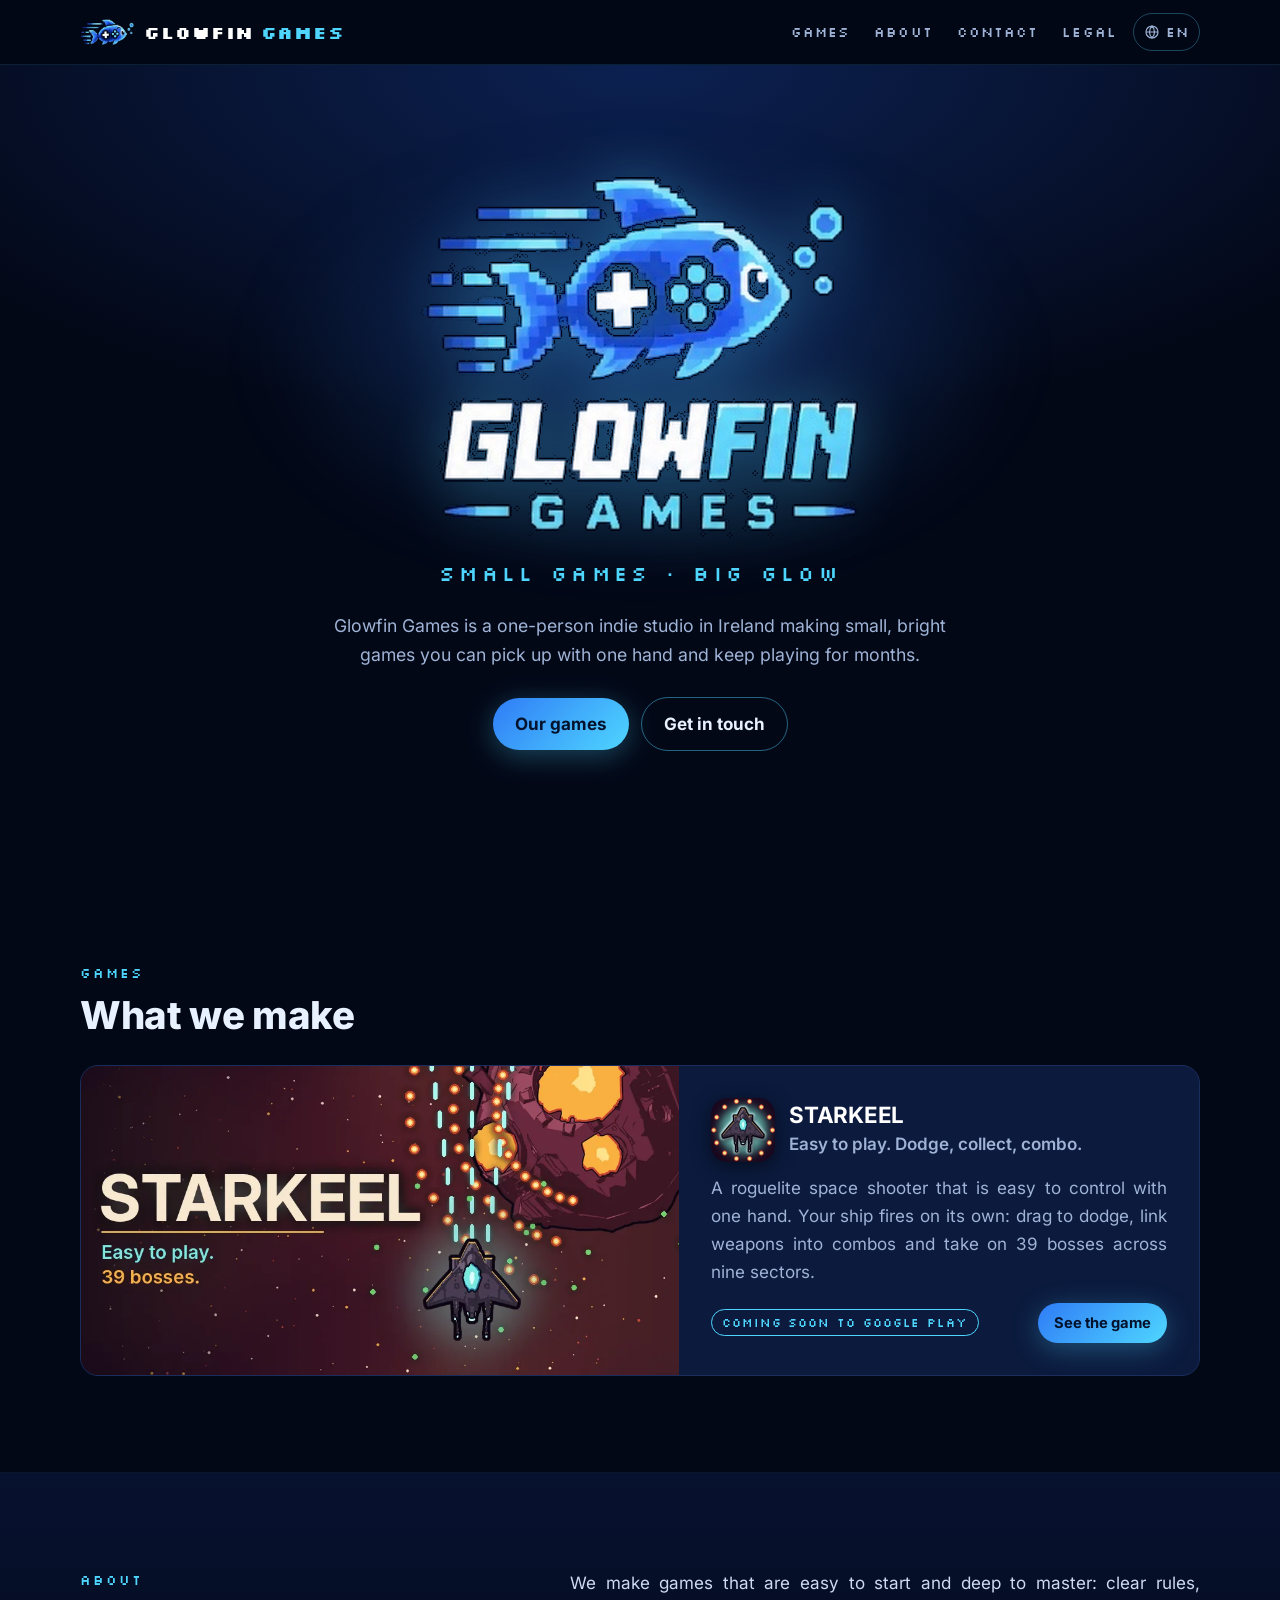
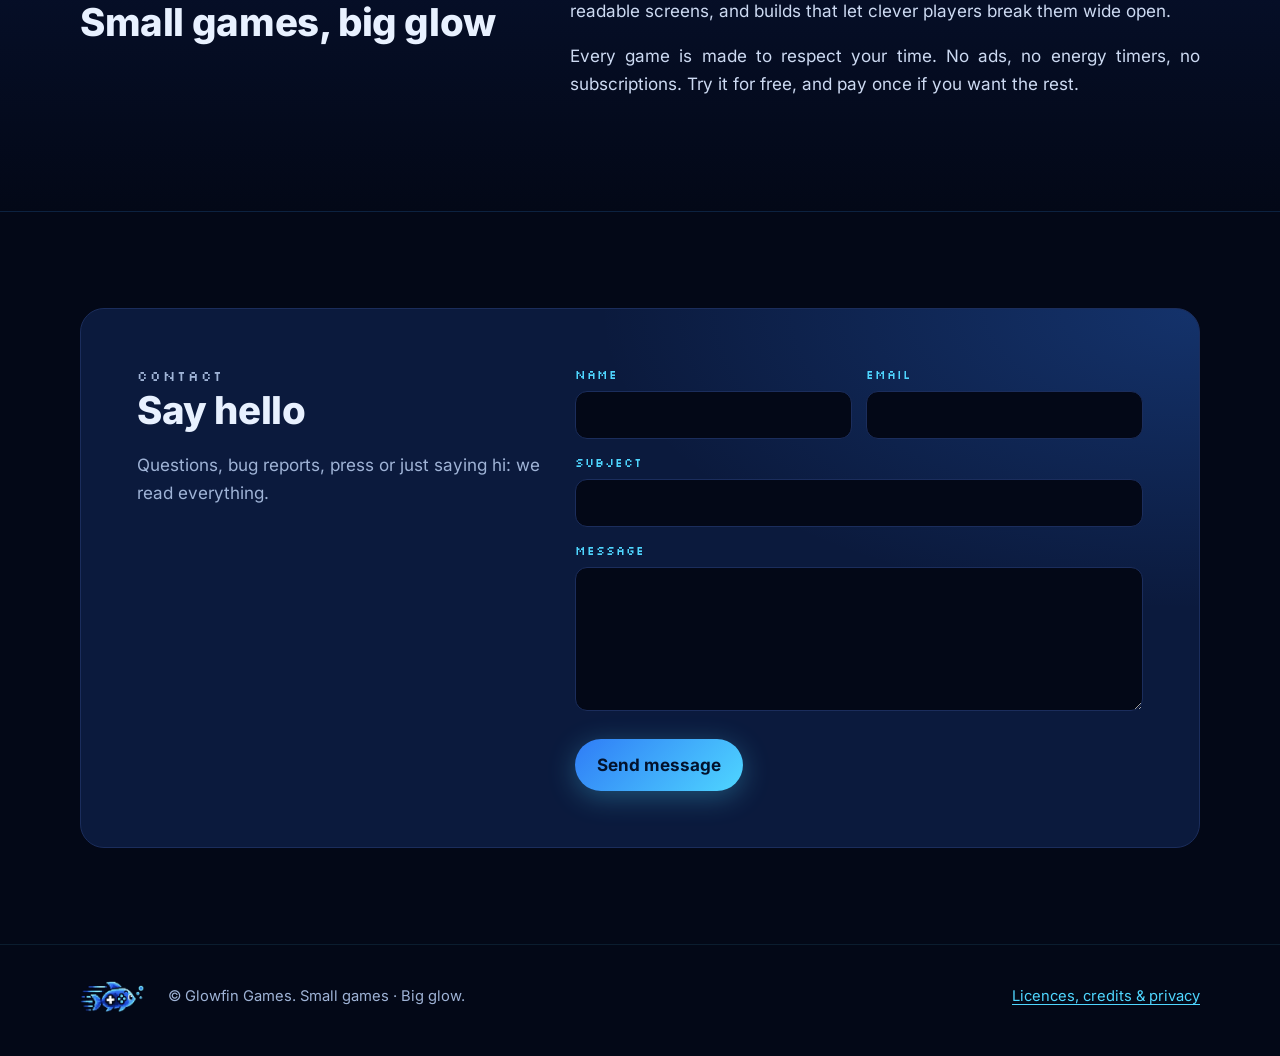
==== commit df16a900: "STARKEEL page: new store screenshots and banner (en + pt-BR, no 'one thumb' captions); game image UR" ====
--- a/docs/index.html
+++ b/docs/index.html
@@ -46,10 +46,10 @@
     <h2>What we make</h2>
     <div class="game-grid">
 <article class="game-card" style="--accent:#4fd6ff">
-  <a class="game-card-img" href="games/starkeel/index.html"><img src="games/starkeel/media/banner.webp" alt="STARKEEL artwork" loading="lazy" width="1024" height="500"></a>
+  <a class="game-card-img" href="games/starkeel/index.html"><img src="games/starkeel/media/banner.webp?v=4601c303" alt="STARKEEL artwork" loading="lazy" width="1024" height="500"></a>
   <div class="game-card-body">
     <div class="game-card-head">
-      <img class="game-icon" src="games/starkeel/media/icon.webp" alt="" width="64" height="64">
+      <img class="game-icon" src="games/starkeel/media/icon.webp?v=4570284d" alt="" width="64" height="64">
       <div><h3><a href="games/starkeel/index.html">STARKEEL</a></h3><p class="tag">Easy to play. Dodge, collect, combo.</p></div>
     </div>
     <p>A roguelite space shooter that is easy to control with one hand. Your ship fires on its own: drag to dodge, link weapons into combos and take on 39 bosses across nine sectors.</p>
--- a/docs/assets/site.css
+++ b/docs/assets/site.css
@@ -236,3 +236,6 @@
 }
 
 .note { font-size: .92rem; color: var(--muted); border-left: 3px solid var(--accent); padding-left: 12px; }
+
+/* Justified body text (Alex). Hyphenation follows <html lang>, so narrow phone columns don't get wide gaps. */
+.prose p, .prose li, .features p, .game-card-body > p { text-align: justify; -webkit-hyphens: auto; hyphens: auto; hyphenate-limit-chars: 7 3 3; text-wrap: pretty; }
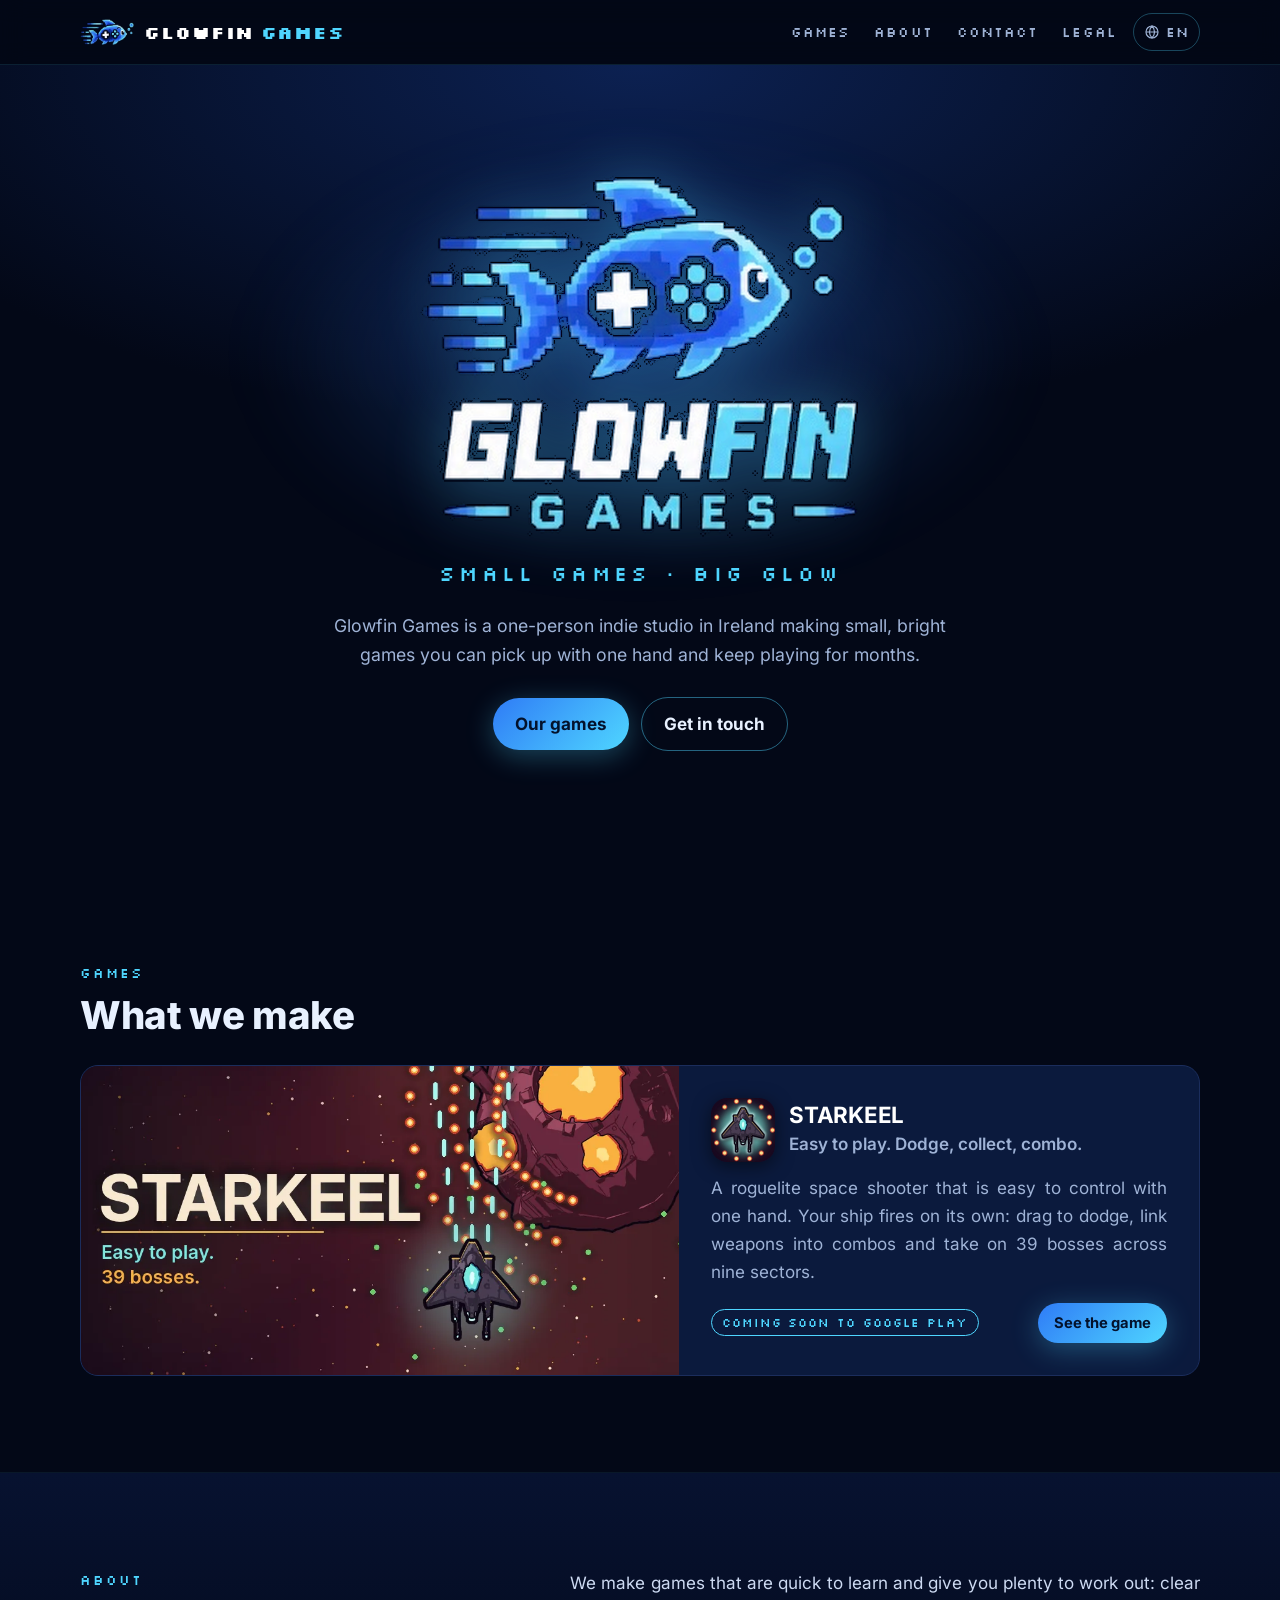
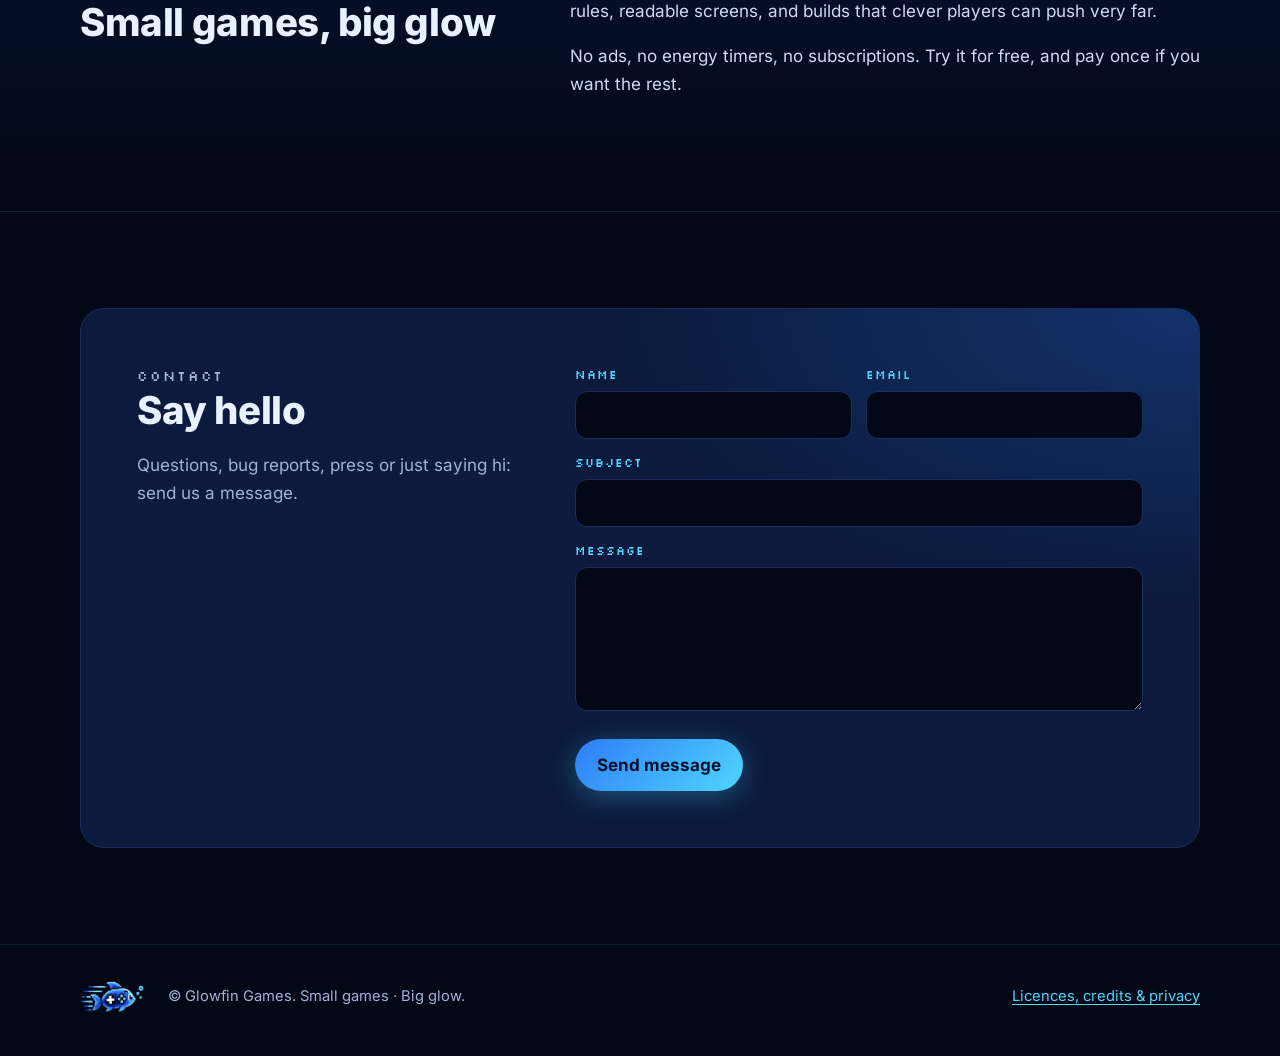
==== commit 24e6b34d: "Plainer studio copy (no 'deep to master', 'respect your time', 'we read everything'); STARKEEL langu" ====
--- a/docs/index.html
+++ b/docs/index.html
@@ -62,8 +62,8 @@
 <section id="about" class="section alt">
   <div class="wrap about-in">
     <div><p class="kicker">About</p><h2>Small games, big glow</h2></div>
-    <div class="prose"><p>We make games that are easy to start and deep to master: clear rules, readable screens, and builds that let clever players break them wide open.</p>
-<p>Every game is made to respect your time. No ads, no energy timers, no subscriptions. Try it for free, and pay once if you want the rest.</p></div>
+    <div class="prose"><p>We make games that are quick to learn and give you plenty to work out: clear rules, readable screens, and builds that clever players can push very far.</p>
+<p>No ads, no energy timers, no subscriptions. Try it for free, and pay once if you want the rest.</p></div>
   </div>
 </section>
 <section id="contact" class="section contact">
@@ -71,7 +71,7 @@
     <div>
       <p class="kicker">Contact</p>
       <h2>Say hello</h2>
-      <p>Questions, bug reports, press or just saying hi: we read everything.</p>
+      <p>Questions, bug reports, press or just saying hi: send us a message.</p>
     </div>
     <div class="contact-card"><form class="contact-form" action="https://glowfingames.com/api/contact" method="post" data-contact data-msg-sending="Sending…" data-msg-sent="Thanks! Your message is on its way. We&#x27;ll reply by email." data-msg-err-captcha="The spam check didn&#x27;t pass. Please wait for it to finish and try again." data-msg-err-fields="Please add a valid email address and a message." data-msg-err-send="Sorry, that didn&#x27;t send. Please try again in a moment." data-msg-err-offline="Sorry, that didn&#x27;t send. Check your connection and try again.">
   <div class="two">
